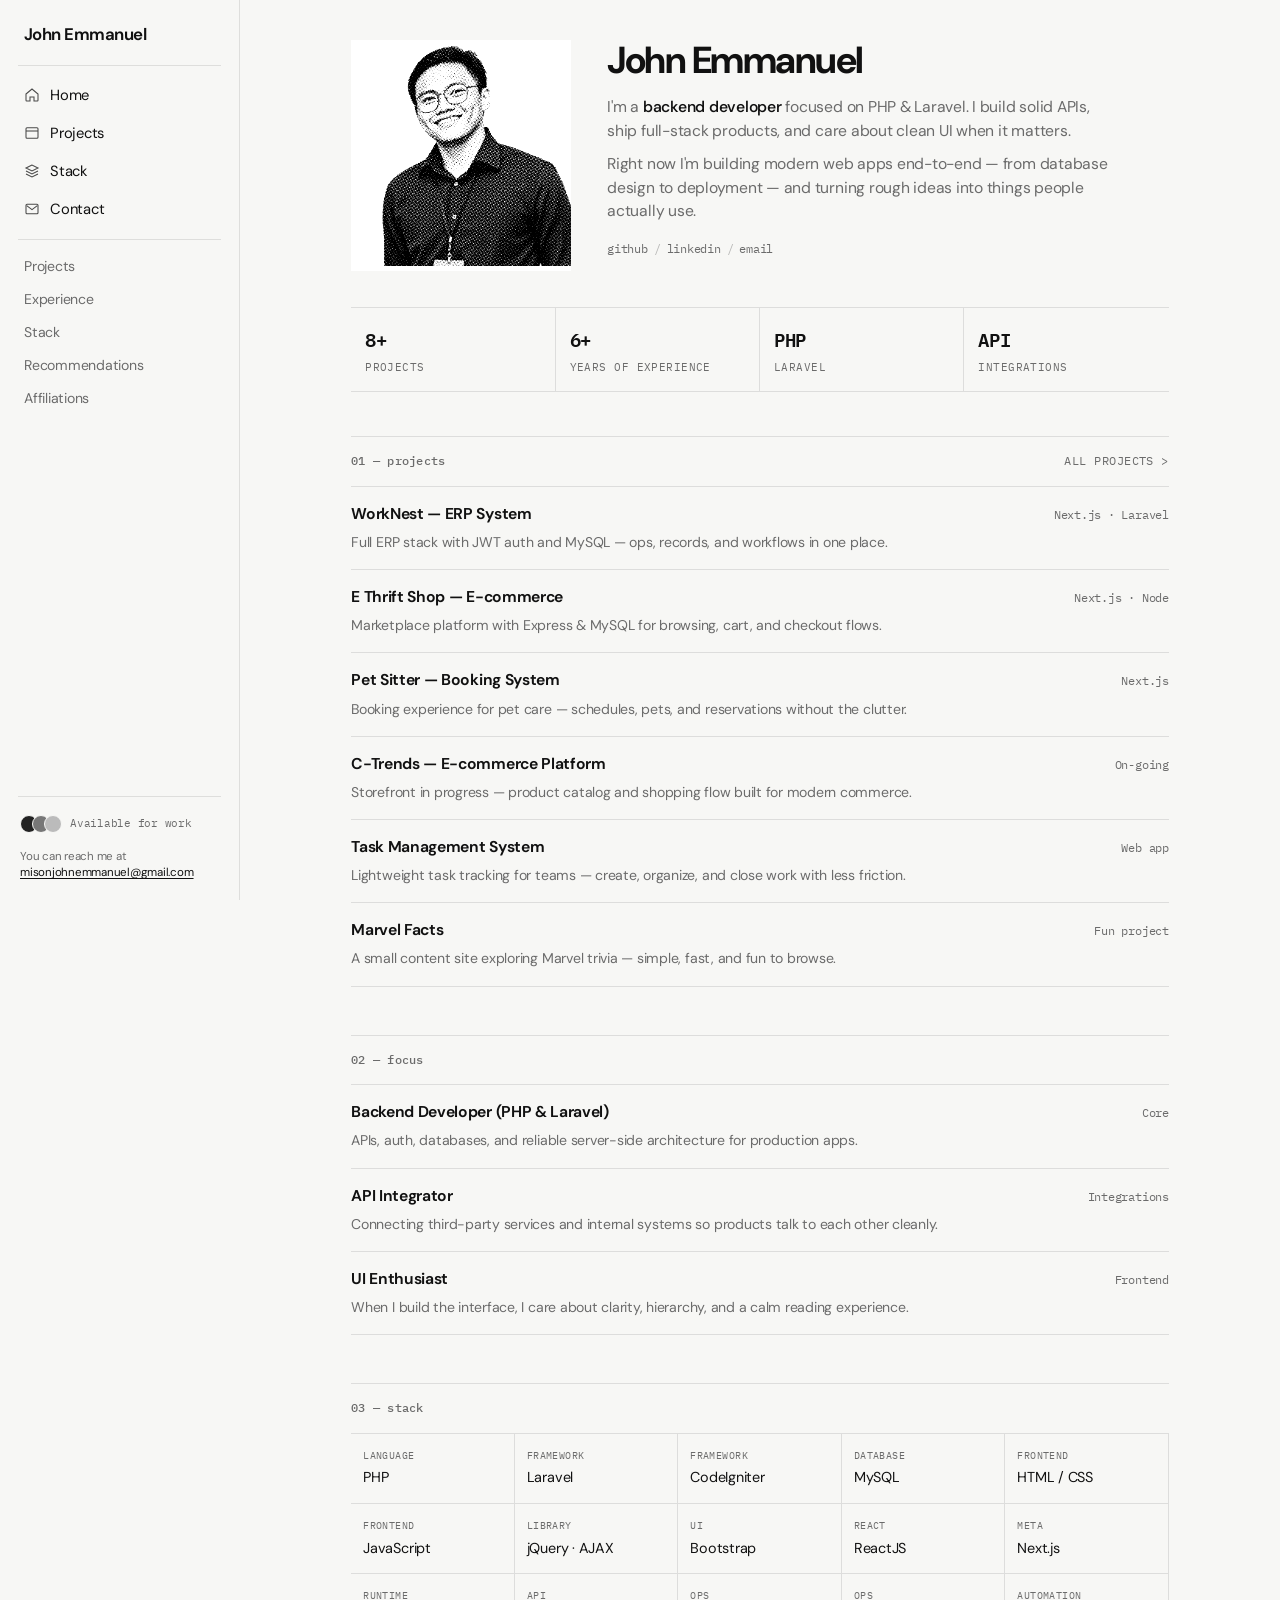
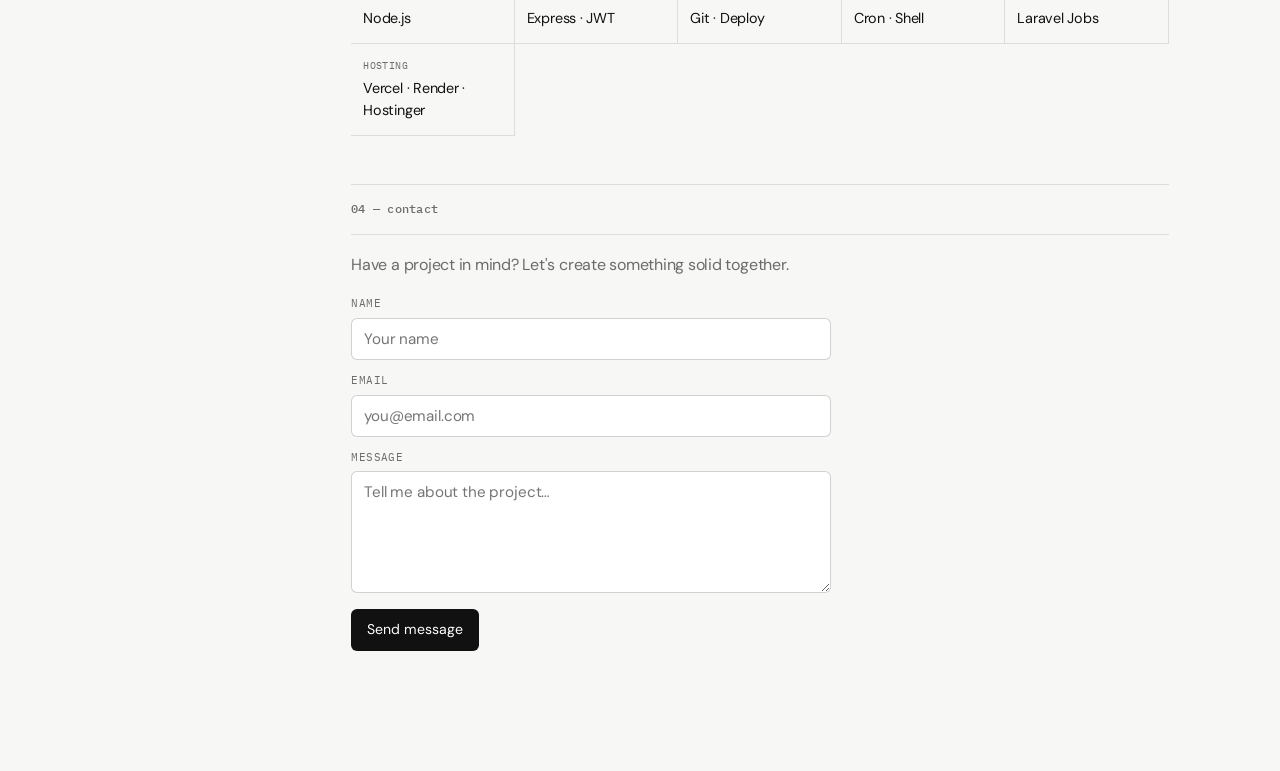
==== index.html @ 44769503 "update UI" ====
<!DOCTYPE html>
<html lang="en">
<head>
  <meta charset="UTF-8">
  <meta name="viewport" content="width=device-width, initial-scale=1.0">
  <link rel="icon" type="image/png" href="images/favicon.ico">
  <title>John Emmanuel — Senior Software Engineer</title>
  <link rel="preconnect" href="https://fonts.googleapis.com">
  <link rel="preconnect" href="https://fonts.gstatic.com" crossorigin>
  <link href="https://fonts.googleapis.com/css2?family=DM+Sans:ital,opsz,wght@0,9..40,400;0,9..40,500;0,9..40,650;0,9..40,700;1,9..40,400&family=IBM+Plex+Mono:wght@400;500;600&display=swap" rel="stylesheet">
  <link rel="stylesheet" href="style2.css">
</head>
<body>
  <div class="dot-grid" aria-hidden="true"></div>

  <div class="mobile-bar">
    <div class="brand">John Emmanuel</div>
    <button class="menu-toggle" type="button" id="menuToggle" aria-label="Open menu">Menu</button>
  </div>
  <div class="backdrop" id="backdrop" hidden></div>

  <div class="layout">
    <aside class="sidebar" id="sidebar">
      <div class="brand">John Emmanuel</div>

      <nav class="nav-group" aria-label="Primary">
        <a href="#top">
          <svg class="icon" viewBox="0 0 24 24" fill="none" stroke="currentColor" stroke-width="1.6"><path d="M3 10.5 12 3l9 7.5V20a1 1 0 0 1-1 1h-5v-6H9v6H4a1 1 0 0 1-1-1v-9.5Z"/></svg>
          Home
        </a>
        <a href="#projects">
          <svg class="icon" viewBox="0 0 24 24" fill="none" stroke="currentColor" stroke-width="1.6"><rect x="3" y="4" width="18" height="16" rx="1.5"/><path d="M3 9h18"/></svg>
          Projects
        </a>
        <a href="#stack">
          <svg class="icon" viewBox="0 0 24 24" fill="none" stroke="currentColor" stroke-width="1.6"><path d="M12 3 3 7.5 12 12l9-4.5L12 3Z"/><path d="M3 12l9 4.5L21 12"/><path d="M3 16.5 12 21l9-4.5"/></svg>
          Stack
        </a>
        <a href="#contact">
          <svg class="icon" viewBox="0 0 24 24" fill="none" stroke="currentColor" stroke-width="1.6"><rect x="3" y="5" width="18" height="14" rx="1.5"/><path d="m4 7 8 6 8-6"/></svg>
          Contact
        </a>
      </nav>

      <nav class="nav-group nav-plain" aria-label="Sections">
        <a href="#projects">Projects</a>
        <a href="#experience">Experience</a>
        <a href="#stack">Stack</a>
        <a href="#contact">Recommendations</a>
        <a href="#contact">Affiliations</a>
      </nav>

      <div class="sidebar-bottom">
        <!-- <button class="cmd" type="button" id="askBtn" title="Ask anything">
          <span>Ask anything</span>
          <kbd>Alt + K</kbd>
        </button>
        <button class="cmd" type="button" title="Jump to projects">
          <span>View projects</span>
          <kbd>Alt + J</kbd>
        </button> -->

        <div class="viewers" aria-hidden="true">
          <div class="avatars">
            <span></span><span></span><span></span>
          </div>
          Available for work
        </div>

        <p class="sidebar-mail">
          You can reach me at
          <a href="mailto:misonjohnemmanuel@gmail.com">misonjohnemmanuel@gmail.com</a>
        </p>
      </div>
    </aside>

    <main class="main" id="top">
      <section class="hero">
        <div class="portrait" aria-hidden="true">
          <div class="dither-face">
            <img src="images/mainpic.png" alt="John Emmanuel">
          </div>
        </div>

        <div class="hero-copy">
          <h1>John Emmanuel</h1>
          <p>
            I'm a <strong>backend developer</strong> focused on PHP &amp; Laravel.
            I build solid APIs, ship full-stack products, and care about clean UI when it matters.
          </p>
          <p>
            Right now I'm building modern web apps end-to-end — from database design to deployment —
            and turning rough ideas into things people actually use.
          </p>
          <div class="socials">
            <a href="https://github.com/" target="_blank" rel="noopener">github</a>
            <span class="sep">/</span>
            <a href="https://linkedin.com/" target="_blank" rel="noopener">linkedin</a>
            <span class="sep">/</span>
            <a href="mailto:misonjohnemmanuel@gmail.com">email</a>
          </div>
        </div>
      </section>

      <section class="stats" aria-label="Highlights">
        <div class="stat">
          <div class="value">8+</div>
          <div class="label">Projects</div>
        </div>
        <div class="stat">
          <div class="value">6+</div>
          <div class="label">Years of Experience</div>
        </div>
        <div class="stat">
          <div class="value">PHP</div>
          <div class="label">Laravel</div>
        </div>
        <div class="stat">
          <div class="value">API</div>
          <div class="label">Integrations</div>
        </div>
      </section>

      <section class="section" id="projects">
        <div class="section-head">
          <h2>01 — projects</h2>
          <a href="#projects">All projects &gt;</a>
        </div>

        <article class="list-item">
          <h3><a href="https://worknest-six-rose.vercel.app/" target="_blank" rel="noopener">WorkNest — ERP System</a></h3>
          <div class="meta">Next.js · Laravel</div>
          <p class="snippet">Full ERP stack with JWT auth and MySQL — ops, records, and workflows in one place.</p>
        </article>

        <article class="list-item">
          <h3><a href="https://e-thrift-shop.onrender.com/" target="_blank" rel="noopener">E Thrift Shop — E-commerce</a></h3>
          <div class="meta">Next.js · Node</div>
          <p class="snippet">Marketplace platform with Express &amp; MySQL for browsing, cart, and checkout flows.</p>
        </article>

        <article class="list-item">
          <h3><a href="https://petsitter-pied.vercel.app/pets/book" target="_blank" rel="noopener">Pet Sitter — Booking System</a></h3>
          <div class="meta">Next.js</div>
          <p class="snippet">Booking experience for pet care — schedules, pets, and reservations without the clutter.</p>
        </article>

        <article class="list-item">
          <h3><a href="https://ctrends.vercel.app" target="_blank" rel="noopener">C-Trends — E-commerce Platform</a></h3>
          <div class="meta">On-going</div>
          <p class="snippet">Storefront in progress — product catalog and shopping flow built for modern commerce.</p>
        </article>

        <article class="list-item">
          <h3><a href="https://tskmgmt.vercel.app/" target="_blank" rel="noopener">Task Management System</a></h3>
          <div class="meta">Web app</div>
          <p class="snippet">Lightweight task tracking for teams — create, organize, and close work with less friction.</p>
        </article>

        <article class="list-item">
          <h3><a href="https://mediumspringgreen-shark-594998.hostingersite.com/" target="_blank" rel="noopener">Marvel Facts</a></h3>
          <div class="meta">Fun project</div>
          <p class="snippet">A small content site exploring Marvel trivia — simple, fast, and fun to browse.</p>
        </article>
      </section>

      <section class="section" id="experience">
        <div class="section-head">
          <h2>02 — focus</h2>
        </div>
        <article class="list-item">
          <h3>Backend Developer (PHP &amp; Laravel)</h3>
          <div class="meta">Core</div>
          <p class="snippet">APIs, auth, databases, and reliable server-side architecture for production apps.</p>
        </article>
        <article class="list-item">
          <h3>API Integrator</h3>
          <div class="meta">Integrations</div>
          <p class="snippet">Connecting third-party services and internal systems so products talk to each other cleanly.</p>
        </article>
        <article class="list-item">
          <h3>UI Enthusiast</h3>
          <div class="meta">Frontend</div>
          <p class="snippet">When I build the interface, I care about clarity, hierarchy, and a calm reading experience.</p>
        </article>
      </section>

      <section class="section" id="stack">
        <div class="section-head">
          <h2>03 — stack</h2>
        </div>
        <div class="stack-grid">
          <div class="stack-item"><span>Language</span>PHP</div>
          <div class="stack-item"><span>Framework</span>Laravel</div>
          <div class="stack-item"><span>Framework</span>CodeIgniter</div>
          <div class="stack-item"><span>Database</span>MySQL</div>
          <div class="stack-item"><span>Frontend</span>HTML / CSS</div>
          <div class="stack-item"><span>Frontend</span>JavaScript</div>
          <div class="stack-item"><span>Library</span>jQuery · AJAX</div>
          <div class="stack-item"><span>UI</span>Bootstrap</div>
          <div class="stack-item"><span>React</span>ReactJS</div>
          <div class="stack-item"><span>Meta</span>Next.js</div>
          <div class="stack-item"><span>Runtime</span>Node.js</div>
          <div class="stack-item"><span>API</span>Express · JWT</div>
          <div class="stack-item"><span>Ops</span>Git · Deploy</div>
          <div class="stack-item"><span>Ops</span>Cron · Shell</div>
          <div class="stack-item"><span>Automation</span>Laravel Jobs</div>
          <div class="stack-item"><span>Hosting</span>Vercel · Render · Hostinger</div>
        </div>
      </section>

      <section class="section" id="contact">
        <div class="section-head">
          <h2>04 — contact</h2>
        </div>
        <div class="contact-block">
          <p>Have a project in mind? Let's create something solid together.</p>
          <form class="contact-form" action="#" method="post" onsubmit="event.preventDefault(); alert('Thanks — update this form to your email endpoint.');">
            <label>
              Name
              <input type="text" name="name" placeholder="Your name" required>
            </label>
            <label>
              Email
              <input type="email" name="email" placeholder="you@email.com" required>
            </label>
            <label>
              Message
              <textarea name="message" rows="5" placeholder="Tell me about the project…" required></textarea>
            </label>
            <button type="submit">Send message</button>
          </form>
        </div>
      </section>
    </main>
  </div>

  <script>
    const sidebar = document.getElementById("sidebar");
    const toggle = document.getElementById("menuToggle");
    const backdrop = document.getElementById("backdrop");

    function openMenu() {
      sidebar.classList.add("open");
      backdrop.hidden = false;
      backdrop.classList.add("show");
      toggle.textContent = "Close";
    }

    function closeMenu() {
      sidebar.classList.remove("open");
      backdrop.classList.remove("show");
      backdrop.hidden = true;
      toggle.textContent = "Menu";
    }

    toggle.addEventListener("click", () => {
      sidebar.classList.contains("open") ? closeMenu() : openMenu();
    });

    backdrop.addEventListener("click", closeMenu);

    sidebar.querySelectorAll("a").forEach((link) => {
      link.addEventListener("click", () => {
        if (window.matchMedia("(max-width: 900px)").matches) closeMenu();
      });
    });

    document.addEventListener("keydown", (e) => {
      if (e.altKey && e.key.toLowerCase() === "k") {
        e.preventDefault();
        document.getElementById("askBtn")?.focus();
      }
      if (e.altKey && e.key.toLowerCase() === "j") {
        e.preventDefault();
        document.getElementById("projects")?.scrollIntoView({ behavior: "smooth" });
      }
      if (e.key === "Escape") closeMenu();
    });
  </script>
</body>
</html>
---- style2.css ----
/* ===== Tokens ===== */
:root {
  --bg: #f7f7f5;
  --ink: #111111;
  --muted: #6b6b6b;
  --line: rgba(0, 0, 0, 0.1);
  --line-strong: rgba(0, 0, 0, 0.18);
  --sidebar-w: 240px;
  --pad: 28px;
  --font-sans: "DM Sans", "Helvetica Neue", sans-serif;
  --font-mono: "IBM Plex Mono", ui-monospace, monospace;
}

*,
*::before,
*::after {
  box-sizing: border-box;
  margin: 0;
  padding: 0;
}

html {
  scroll-behavior: smooth;
}

body {
  font-family: var(--font-sans);
  color: var(--ink);
  background: var(--bg);
  line-height: 1.5;
  letter-spacing: -0.015em;
  -webkit-font-smoothing: antialiased;
  min-height: 100vh;
}

a {
  color: inherit;
  text-decoration: none;
}

ul {
  list-style: none;
}

button {
  font: inherit;
  background: none;
  border: none;
  cursor: pointer;
  color: inherit;
}

img {
  display: block;
  max-width: 100%;
}

/* Dot grid atmosphere */
.dot-grid {
  position: fixed;
  inset: 0;
  pointer-events: none;
  z-index: 0;
  background-image: radial-gradient(rgba(0, 0, 0, 0.09) 0.7px, transparent 0.7px);
  background-size: 14px 14px;
  opacity: 0.45;
  mask-image: linear-gradient(90deg, transparent 0%, transparent 18%, #000 42%, #000 100%);
  -webkit-mask-image: linear-gradient(90deg, transparent 0%, transparent 18%, #000 42%, #000 100%);
}

.layout {
  position: relative;
  display: grid;
  grid-template-columns: var(--sidebar-w) minmax(0, 1fr);
  min-height: 100vh;
}

/* ===== Sidebar ===== */
.sidebar {
  position: sticky;
  top: 0;
  height: 100vh;
  border-right: 1px solid var(--line);
  background: rgba(247, 247, 245, 0.92);
  backdrop-filter: blur(8px);
  display: flex;
  flex-direction: column;
  padding: 22px 18px 18px;
  overflow-y: auto;
}

.brand {
  font-size: 1.05rem;
  font-weight: 650;
  letter-spacing: -0.03em;
  margin-bottom: 18px;
  padding: 0 6px;
}

.nav-group {
  padding: 10px 0;
  border-top: 1px solid var(--line);
}

.nav-group a,
.nav-group button {
  display: flex;
  align-items: center;
  gap: 10px;
  width: 100%;
  padding: 8px 6px;
  font-size: 0.92rem;
  border-radius: 6px;
  transition: background 0.15s ease, color 0.15s ease;
}

.nav-group a:hover,
.nav-group button:hover {
  background: rgba(0, 0, 0, 0.04);
}

.nav-group .icon {
  width: 16px;
  height: 16px;
  opacity: 0.75;
  flex-shrink: 0;
}

.nav-plain a {
  font-size: 0.88rem;
  color: var(--muted);
  padding: 6px 6px;
}

.nav-plain a:hover {
  color: var(--ink);
}

.sidebar-bottom {
  margin-top: auto;
  padding-top: 16px;
  border-top: 1px solid var(--line);
  display: flex;
  flex-direction: column;
  gap: 10px;
}

.cmd {
  display: flex;
  align-items: center;
  justify-content: space-between;
  gap: 8px;
  width: 100%;
  border: 1px solid var(--line-strong);
  border-radius: 8px;
  padding: 9px 10px;
  font-size: 0.78rem;
  color: var(--muted);
  background: #fff;
  transition: border-color 0.15s ease, box-shadow 0.15s ease;
}

.cmd:hover {
  border-color: rgba(0, 0, 0, 0.35);
}

.cmd kbd {
  font-family: var(--font-mono);
  font-size: 0.68rem;
  border: 1px solid var(--line);
  border-radius: 4px;
  padding: 2px 5px;
  color: var(--muted);
  background: var(--bg);
}

.viewers {
  display: flex;
  align-items: center;
  gap: 8px;
  font-family: var(--font-mono);
  font-size: 0.68rem;
  color: var(--muted);
  padding: 2px 2px;
}

.avatars {
  display: flex;
}

.avatars span {
  width: 18px;
  height: 18px;
  border-radius: 50%;
  border: 1.5px solid var(--bg);
  margin-left: -6px;
  background: #cfcfcf;
}

.avatars span:first-child {
  margin-left: 0;
  background: #222;
}

.avatars span:nth-child(2) {
  background: #777;
}

.avatars span:nth-child(3) {
  background: #bbb;
}

.sidebar-mail {
  font-size: 0.72rem;
  color: var(--muted);
  line-height: 1.45;
  padding: 4px 2px 0;
}

.sidebar-mail a {
  color: var(--ink);
  text-decoration: underline;
  text-underline-offset: 2px;
}

.mobile-bar {
  display: none;
}

/* ===== Main ===== */
.main {
  width: 100%;
  max-width: 920px;
  margin-inline: auto;
  padding: 40px clamp(20px, 4vw, 56px) 72px;
}

/* Hero */
.hero {
  display: grid;
  grid-template-columns: minmax(160px, 220px) minmax(0, 1fr);
  gap: clamp(20px, 3vw, 36px);
  align-items: start;
  margin-bottom: 36px;
  animation: rise 0.7s ease both;
}

.portrait {
  position: relative;
  aspect-ratio: 1 / 1.05;
  overflow: hidden;
  background: #1a1a1a;
}

.portrait img,
.portrait .dither-face {
  width: 100%;
  height: 100%;
  object-fit: cover;
  filter: grayscale(1) contrast(1.15);
}

/* CSS dither / halftone stand-in when no photo */
.dither-face {
  position: relative;
  width: 100%;
  height: 100%;
  overflow: hidden;
  background: #111;
}

.dither-face img {
  width: 100%;
  height: 100%;
  object-fit: cover;
  object-position: center top;
  filter: grayscale(1) contrast(1.2);
}

.dither-face::after {
  content: "";
  position: absolute;
  inset: 0;
  background-image: radial-gradient(#000 0.85px, transparent 1px);
  background-size: 3.5px 3.5px;
  mix-blend-mode: soft-light;
  opacity: 0.7;
  pointer-events: none;
}

.hero-copy h1 {
  font-size: clamp(1.8rem, 3.2vw, 2.35rem);
  font-weight: 700;
  letter-spacing: -0.04em;
  line-height: 1.1;
  margin-bottom: 14px;
}

.hero-copy p {
  color: var(--muted);
  font-size: 0.98rem;
  max-width: 46ch;
  margin-bottom: 10px;
}

.hero-copy p strong {
  color: var(--ink);
  font-weight: 550;
}

.socials {
  display: flex;
  flex-wrap: wrap;
  gap: 6px;
  margin-top: 16px;
  font-family: var(--font-mono);
  font-size: 0.78rem;
  color: var(--muted);
}

.socials a {
  transition: color 0.15s ease;
}

.socials a:hover {
  color: var(--ink);
}

.socials .sep {
  opacity: 0.45;
  user-select: none;
}

/* Stats */
.stats {
  display: grid;
  grid-template-columns: repeat(4, 1fr);
  border-top: 1px solid var(--line);
  border-bottom: 1px solid var(--line);
  margin-bottom: 44px;
  animation: rise 0.7s ease 0.08s both;
}

.stat {
  padding: 18px 14px 16px;
  border-right: 1px solid var(--line);
}

.stat:last-child {
  border-right: none;
}

.stat .value {
  font-family: var(--font-mono);
  font-size: clamp(1rem, 2vw, 1.2rem);
  font-weight: 600;
  letter-spacing: -0.02em;
}

.stat .label {
  font-family: var(--font-mono);
  font-size: 0.68rem;
  color: var(--muted);
  text-transform: uppercase;
  letter-spacing: 0.04em;
  margin-top: 4px;
}

/* Section header */
.section {
  margin-bottom: 48px;
  animation: rise 0.7s ease 0.14s both;
}

.section-head {
  display: flex;
  align-items: baseline;
  justify-content: space-between;
  gap: 12px;
  border-top: 1px solid var(--line);
  padding: 14px 0 12px;
  margin-bottom: 4px;
}

.section-head h2 {
  font-family: var(--font-mono);
  font-size: 0.78rem;
  font-weight: 500;
  color: var(--muted);
  letter-spacing: 0.02em;
}

.section-head a {
  font-family: var(--font-mono);
  font-size: 0.72rem;
  color: var(--muted);
  letter-spacing: 0.04em;
  text-transform: uppercase;
}

.section-head a:hover {
  color: var(--ink);
}

/* Project / post list */
.list-item {
  display: grid;
  grid-template-columns: minmax(0, 1fr) auto;
  gap: 8px 20px;
  padding: 16px 0;
  border-top: 1px solid var(--line);
  transition: background 0.15s ease;
}

.list-item:last-child {
  border-bottom: 1px solid var(--line);
}

.list-item:hover {
  background: rgba(0, 0, 0, 0.015);
}

.list-item h3 {
  font-size: 0.98rem;
  font-weight: 650;
  letter-spacing: -0.02em;
  line-height: 1.35;
}

.list-item h3 a:hover {
  text-decoration: underline;
  text-underline-offset: 3px;
}

.list-item .meta {
  font-family: var(--font-mono);
  font-size: 0.72rem;
  color: var(--muted);
  white-space: nowrap;
  padding-top: 3px;
}

.list-item .snippet {
  grid-column: 1 / -1;
  font-size: 0.88rem;
  color: var(--muted);
  max-width: 68ch;
}

/* Stack chips as simple text rows, not cards */
.stack-grid {
  display: grid;
  grid-template-columns: repeat(auto-fill, minmax(140px, 1fr));
  gap: 0;
  border-top: 1px solid var(--line);
}

.stack-item {
  padding: 14px 12px;
  border-bottom: 1px solid var(--line);
  border-right: 1px solid var(--line);
  font-size: 0.9rem;
}

.stack-item span {
  display: block;
  font-family: var(--font-mono);
  font-size: 0.65rem;
  color: var(--muted);
  text-transform: uppercase;
  letter-spacing: 0.04em;
  margin-bottom: 4px;
}

/* Contact */
.contact-block {
  border-top: 1px solid var(--line);
  padding-top: 18px;
}

.contact-block p {
  color: var(--muted);
  margin-bottom: 18px;
  max-width: 48ch;
}

.contact-form {
  display: grid;
  gap: 12px;
  max-width: 480px;
}

.contact-form label {
  display: grid;
  gap: 6px;
  font-family: var(--font-mono);
  font-size: 0.7rem;
  color: var(--muted);
  text-transform: uppercase;
  letter-spacing: 0.04em;
}

.contact-form input,
.contact-form textarea {
  font-family: var(--font-sans);
  font-size: 0.95rem;
  color: var(--ink);
  background: #fff;
  border: 1px solid var(--line-strong);
  border-radius: 6px;
  padding: 10px 12px;
  outline: none;
  resize: vertical;
  letter-spacing: -0.01em;
}

.contact-form input:focus,
.contact-form textarea:focus {
  border-color: var(--ink);
}

.contact-form button[type="submit"] {
  justify-self: start;
  margin-top: 4px;
  padding: 10px 16px;
  background: var(--ink);
  color: #fff;
  border-radius: 6px;
  font-size: 0.88rem;
  transition: opacity 0.15s ease, transform 0.15s ease;
}

.contact-form button[type="submit"]:hover {
  opacity: 0.88;
}

.contact-form button[type="submit"]:active {
  transform: translateY(1px);
}

/* Mobile menu */
.menu-toggle {
  display: none;
}

@keyframes rise {
  from {
    opacity: 0;
    transform: translateY(10px);
  }
  to {
    opacity: 1;
    transform: translateY(0);
  }
}

/* ===== Responsive ===== */
@media (max-width: 900px) {
  .layout {
    grid-template-columns: 1fr;
  }

  .sidebar {
    position: fixed;
    inset: 0 auto 0 0;
    width: min(280px, 86vw);
    z-index: 50;
    transform: translateX(-105%);
    transition: transform 0.25s ease;
    box-shadow: none;
  }

  .sidebar.open {
    transform: translateX(0);
    box-shadow: 12px 0 40px rgba(0, 0, 0, 0.12);
  }

  .mobile-bar {
    display: flex;
    align-items: center;
    justify-content: space-between;
    position: sticky;
    top: 0;
    z-index: 45;
    padding: 14px 18px;
    background: rgba(247, 247, 245, 0.92);
    backdrop-filter: blur(8px);
    border-bottom: 1px solid var(--line);
  }

  .mobile-bar .brand {
    margin: 0;
    padding: 0;
  }

  .menu-toggle {
    display: inline-flex;
    align-items: center;
    gap: 8px;
    font-family: var(--font-mono);
    font-size: 0.72rem;
    color: var(--muted);
    border: 1px solid var(--line);
    border-radius: 6px;
    padding: 7px 10px;
    background: #fff;
  }

  .backdrop {
    display: none;
    position: fixed;
    inset: 0;
    background: rgba(0, 0, 0, 0.28);
    z-index: 40;
  }

  .backdrop.show {
    display: block;
  }

  .main {
    padding: 28px 18px 56px;
  }

  .hero {
    grid-template-columns: 1fr;
    max-width: 320px;
  }

  .portrait {
    max-width: 220px;
  }

  .stats {
    grid-template-columns: 1fr 1fr;
  }

  .stat:nth-child(2) {
    border-right: none;
  }

  .stat:nth-child(1),
  .stat:nth-child(2) {
    border-bottom: 1px solid var(--line);
  }

  .dot-grid {
    mask-image: none;
    -webkit-mask-image: none;
    opacity: 0.28;
  }
}

@media (max-width: 480px) {
  .list-item {
    grid-template-columns: 1fr;
  }

  .list-item .meta {
    order: -1;
  }
}
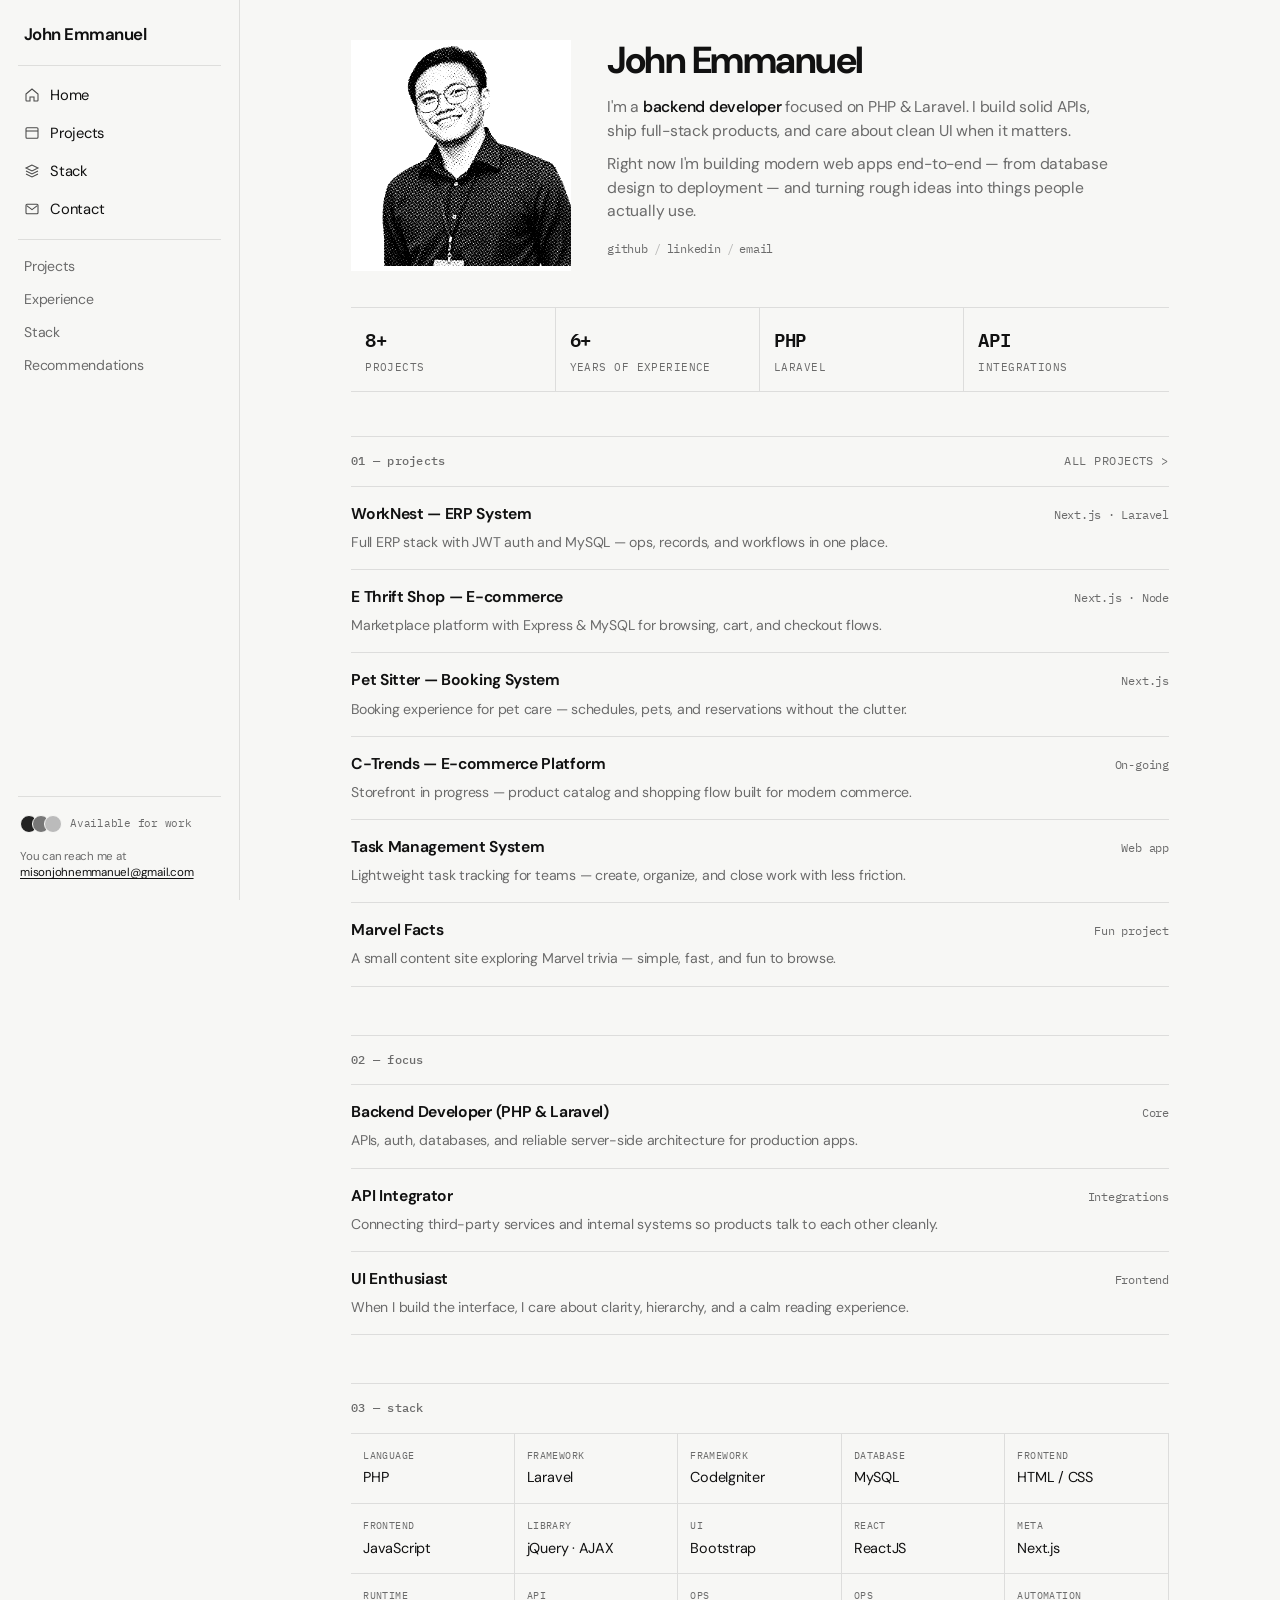
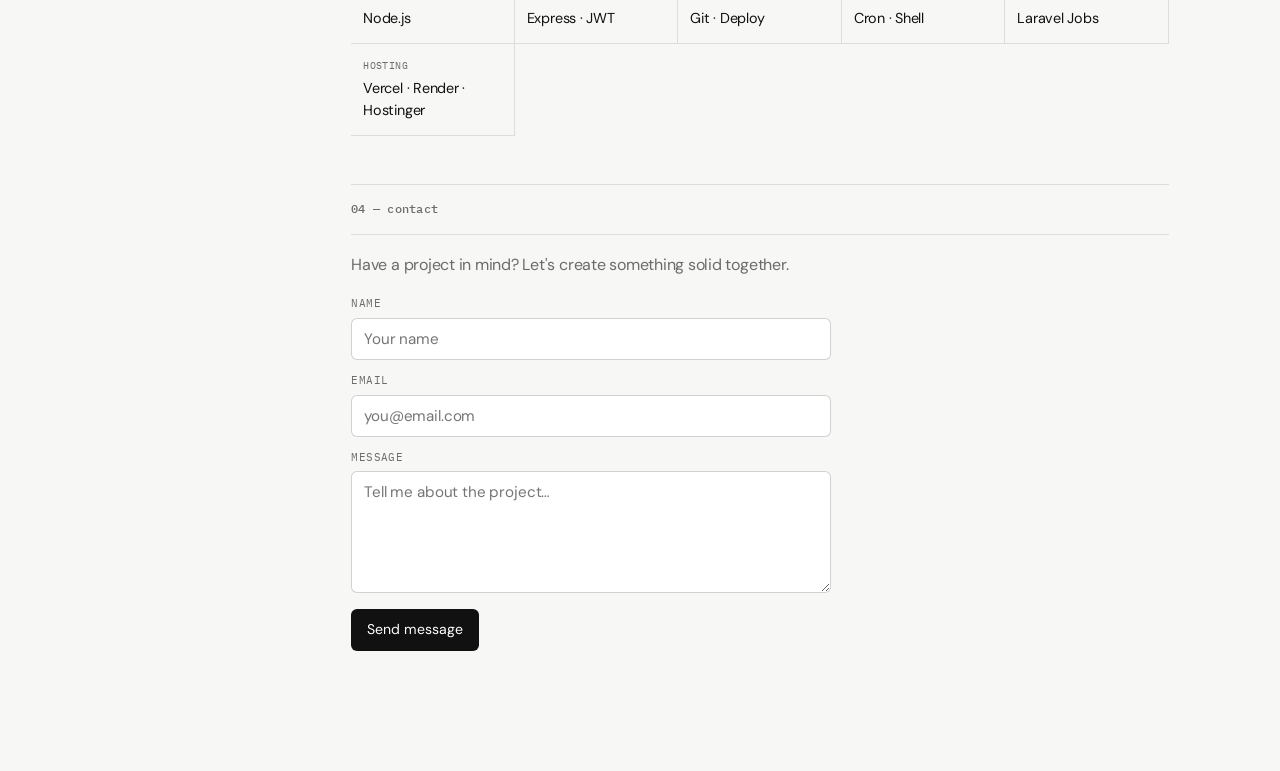
==== commit b12a251e: "update UI" ====
--- a/index.html
+++ b/index.html
@@ -47,7 +47,6 @@
         <a href="#experience">Experience</a>
         <a href="#stack">Stack</a>
         <a href="#contact">Recommendations</a>
-        <a href="#contact">Affiliations</a>
       </nav>
 
       <div class="sidebar-bottom">
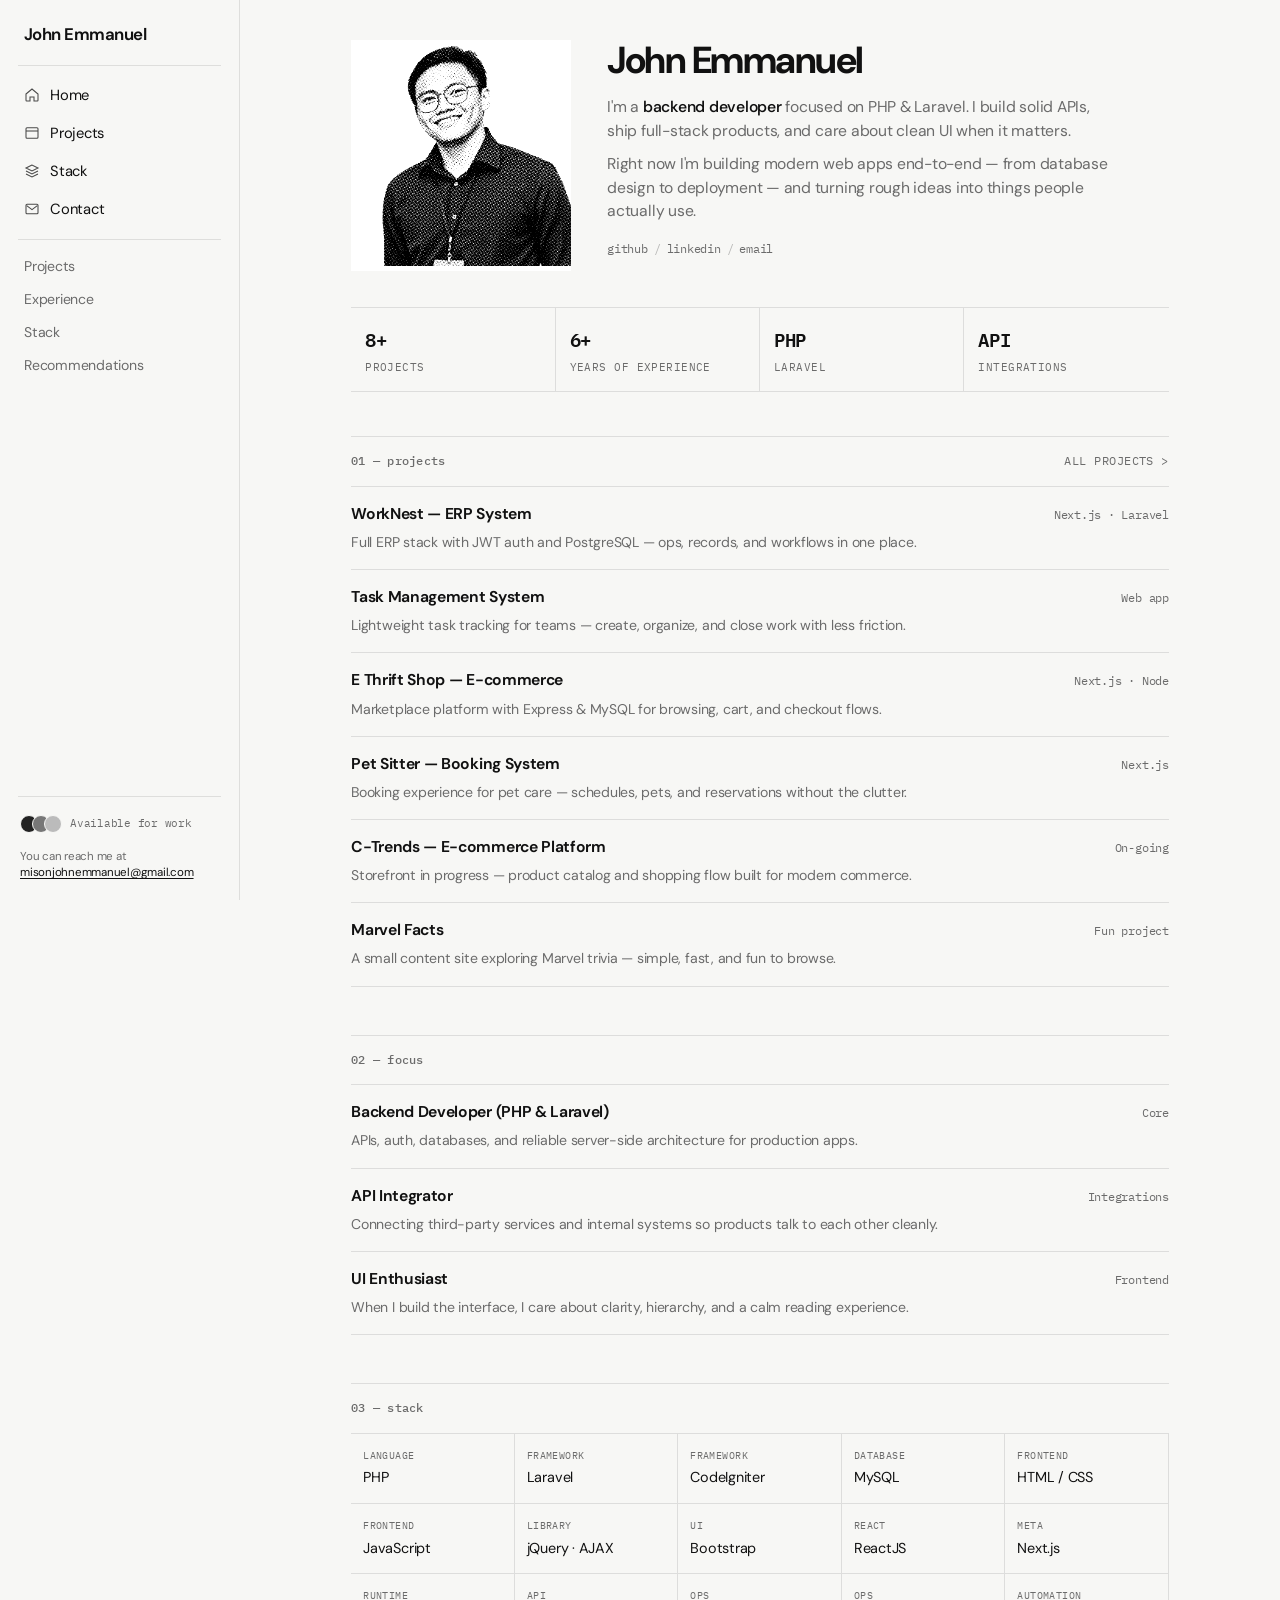
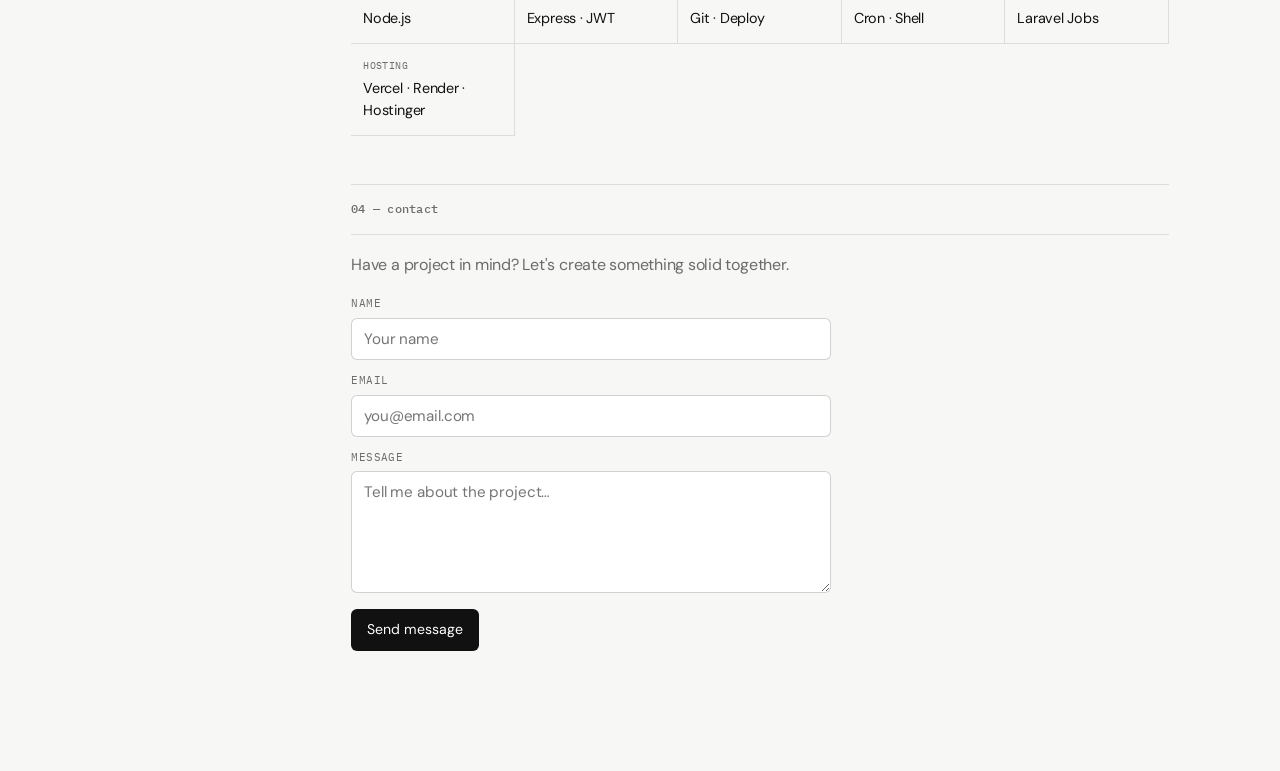
==== commit d134682e: "update: project links" ====
--- a/index.html
+++ b/index.html
@@ -127,9 +127,15 @@
         </div>
 
         <article class="list-item">
-          <h3><a href="https://worknest-six-rose.vercel.app/" target="_blank" rel="noopener">WorkNest — ERP System</a></h3>
+          <h3><a href="https://worknest-erp.vercel.app/" target="_blank" rel="noopener">WorkNest — ERP System</a></h3>
           <div class="meta">Next.js · Laravel</div>
-          <p class="snippet">Full ERP stack with JWT auth and MySQL — ops, records, and workflows in one place.</p>
+          <p class="snippet">Full ERP stack with JWT auth and PostgreSQL — ops, records, and workflows in one place.</p>
+        </article>
+
+        <article class="list-item">
+          <h3><a href="https://tskmgmt.vercel.app/" target="_blank" rel="noopener">Task Management System</a></h3>
+          <div class="meta">Web app</div>
+          <p class="snippet">Lightweight task tracking for teams — create, organize, and close work with less friction.</p>
         </article>
 
         <article class="list-item">
@@ -148,12 +154,6 @@
           <h3><a href="https://ctrends.vercel.app" target="_blank" rel="noopener">C-Trends — E-commerce Platform</a></h3>
           <div class="meta">On-going</div>
           <p class="snippet">Storefront in progress — product catalog and shopping flow built for modern commerce.</p>
-        </article>
-
-        <article class="list-item">
-          <h3><a href="https://tskmgmt.vercel.app/" target="_blank" rel="noopener">Task Management System</a></h3>
-          <div class="meta">Web app</div>
-          <p class="snippet">Lightweight task tracking for teams — create, organize, and close work with less friction.</p>
         </article>
 
         <article class="list-item">
@@ -214,7 +214,7 @@
         </div>
         <div class="contact-block">
           <p>Have a project in mind? Let's create something solid together.</p>
-          <form class="contact-form" action="#" method="post" onsubmit="event.preventDefault(); alert('Thanks — update this form to your email endpoint.');">
+          <form class="contact-form" action="#" method="post" onsubmit="event.preventDefault(); alert('Sorry, this form is not yet available.');">
             <label>
               Name
               <input type="text" name="name" placeholder="Your name" required>
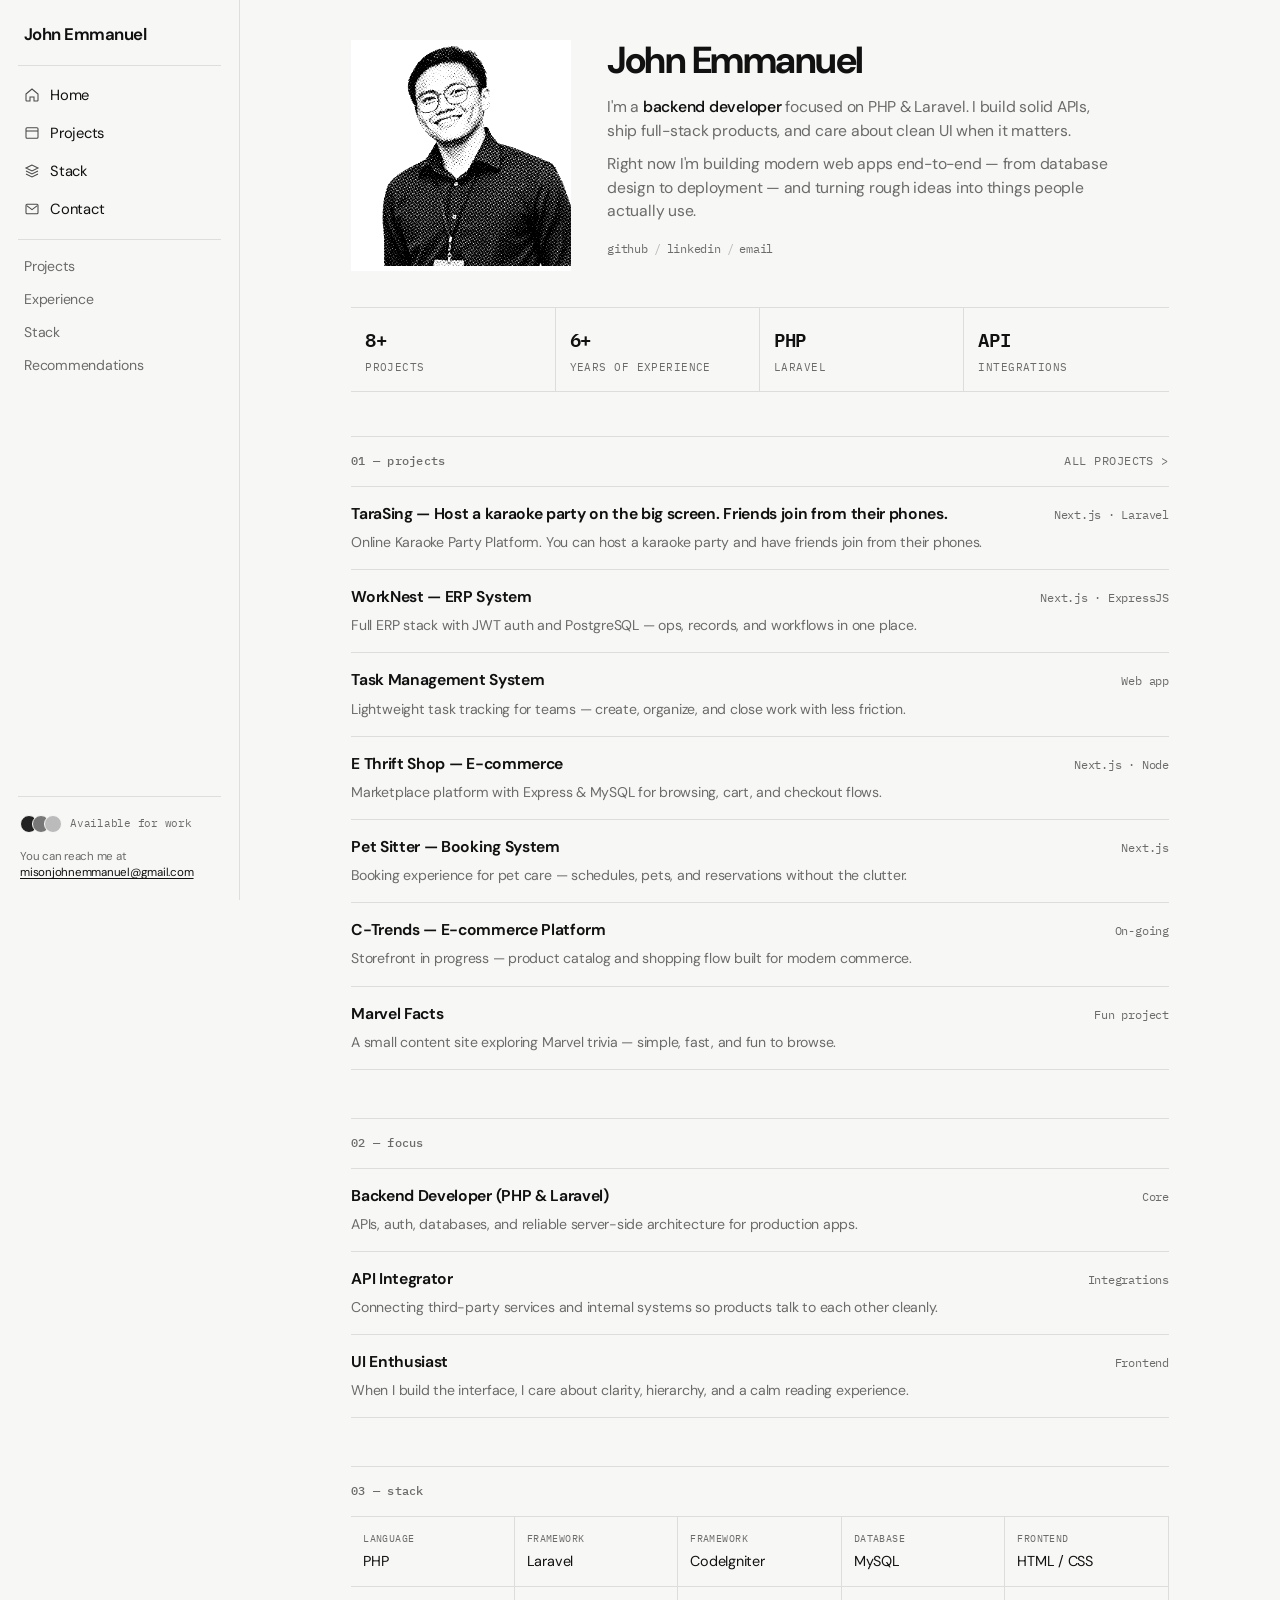
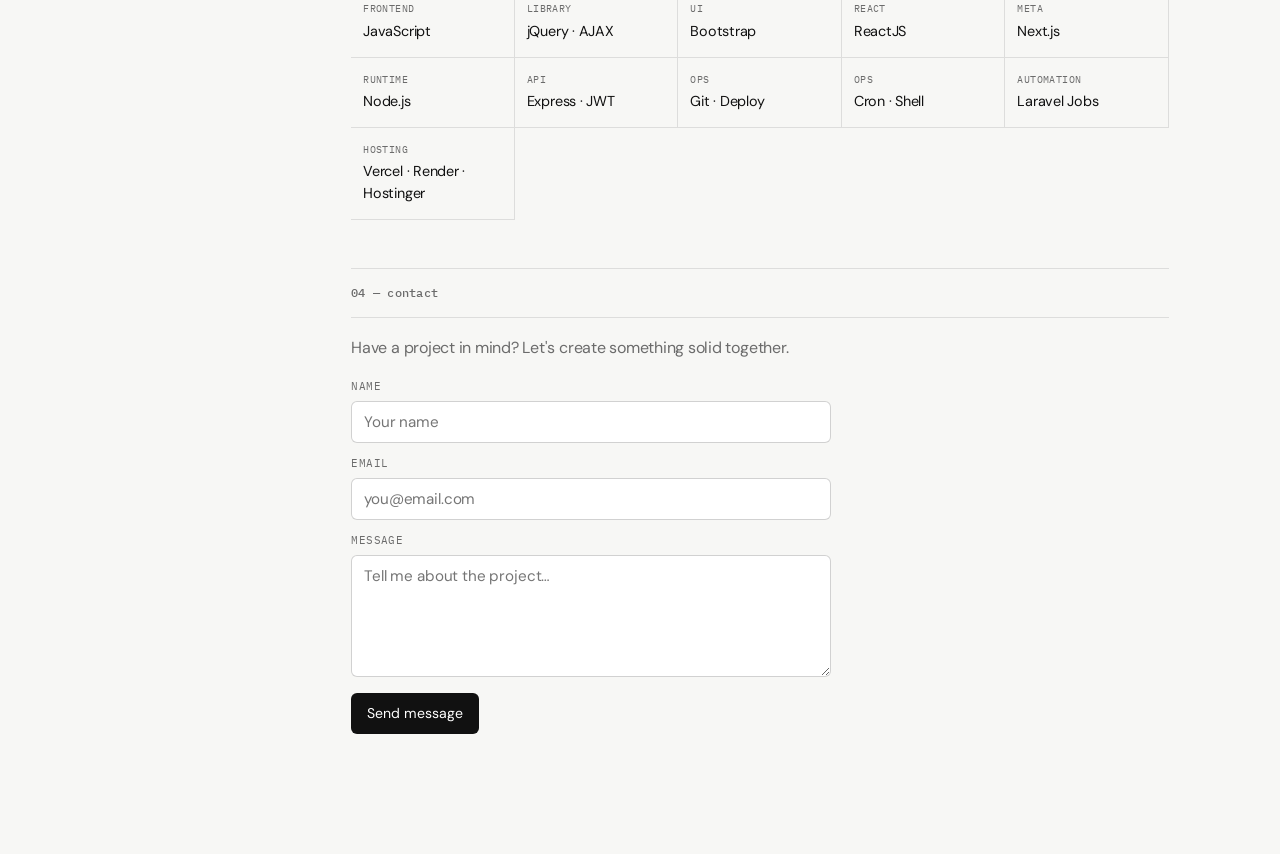
==== commit 5a14defb: "add: project" ====
--- a/index.html
+++ b/index.html
@@ -127,8 +127,14 @@
         </div>
 
         <article class="list-item">
+          <h3><a href="https://tarasing.online/" target="_blank" rel="noopener">TaraSing — Host a karaoke party on the big screen. Friends join from their phones.</a></h3>
+          <div class="meta">Next.js · Laravel</div>
+          <p class="snippet">Online Karaoke Party Platform. You can host a karaoke party and have friends join from their phones.</p>
+        </article>
+
+        <article class="list-item">
           <h3><a href="https://worknest-erp.vercel.app/" target="_blank" rel="noopener">WorkNest — ERP System</a></h3>
-          <div class="meta">Next.js · Laravel</div>
+          <div class="meta">Next.js · ExpressJS</div>
           <p class="snippet">Full ERP stack with JWT auth and PostgreSQL — ops, records, and workflows in one place.</p>
         </article>
 
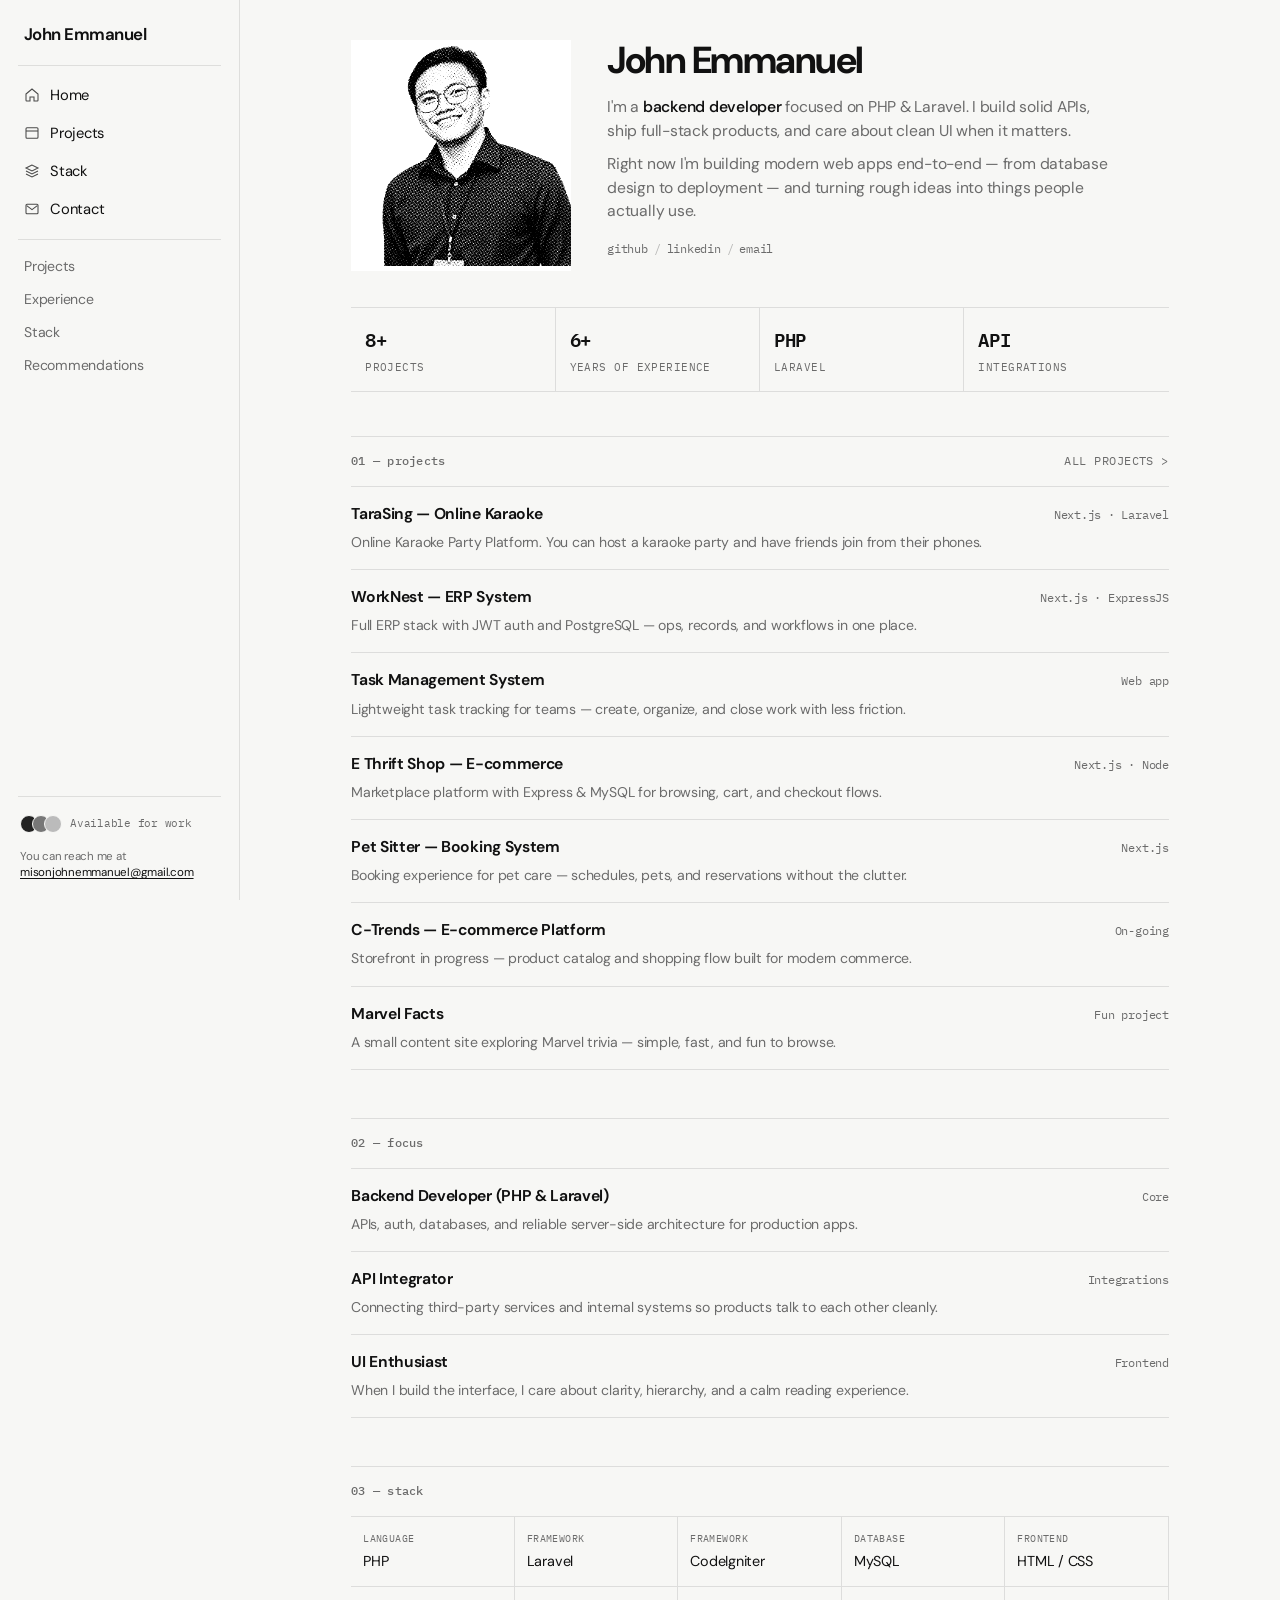
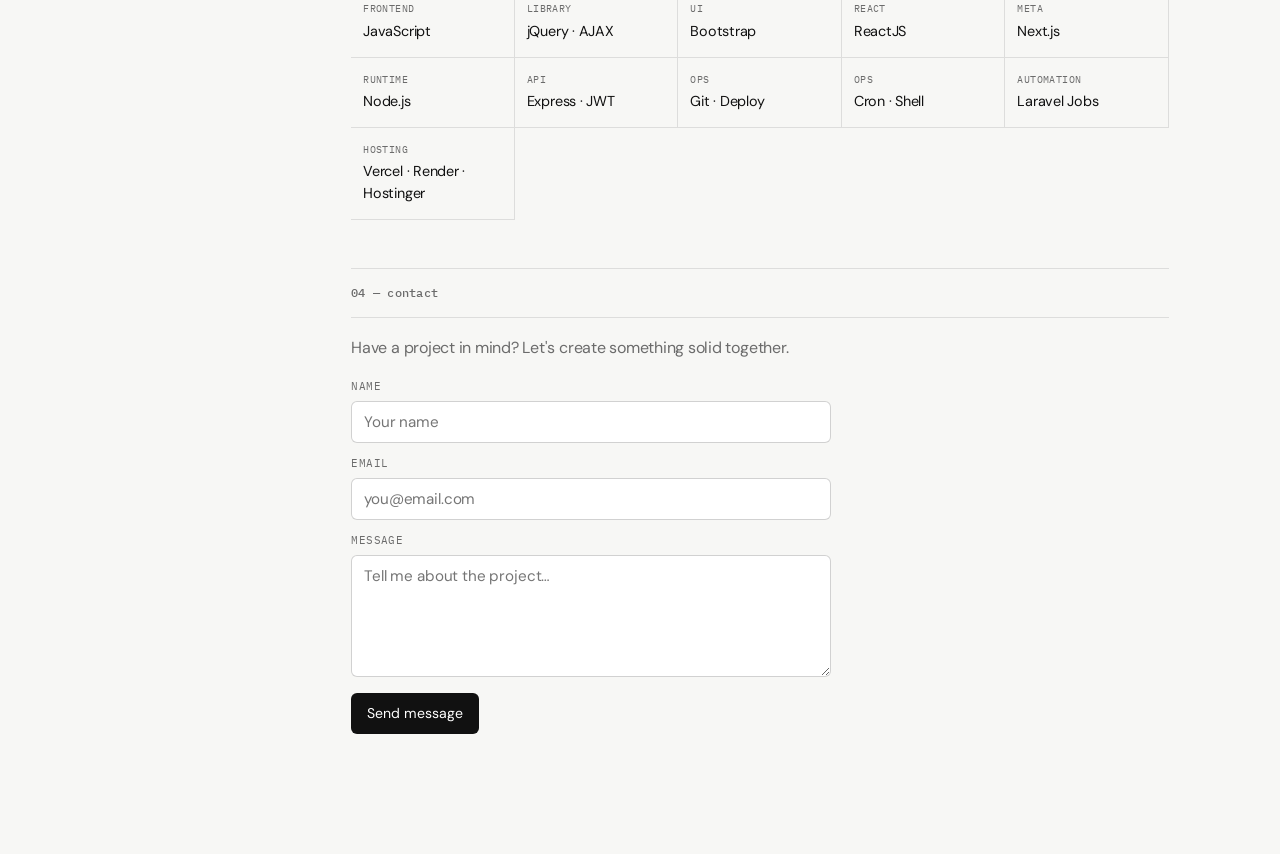
==== commit b9ecca1a: "add: project" ====
--- a/index.html
+++ b/index.html
@@ -127,7 +127,7 @@
         </div>
 
         <article class="list-item">
-          <h3><a href="https://tarasing.online/" target="_blank" rel="noopener">TaraSing — Host a karaoke party on the big screen. Friends join from their phones.</a></h3>
+          <h3><a href="https://tarasing.online/" target="_blank" rel="noopener">TaraSing — Online Karaoke</a></h3>
           <div class="meta">Next.js · Laravel</div>
           <p class="snippet">Online Karaoke Party Platform. You can host a karaoke party and have friends join from their phones.</p>
         </article>
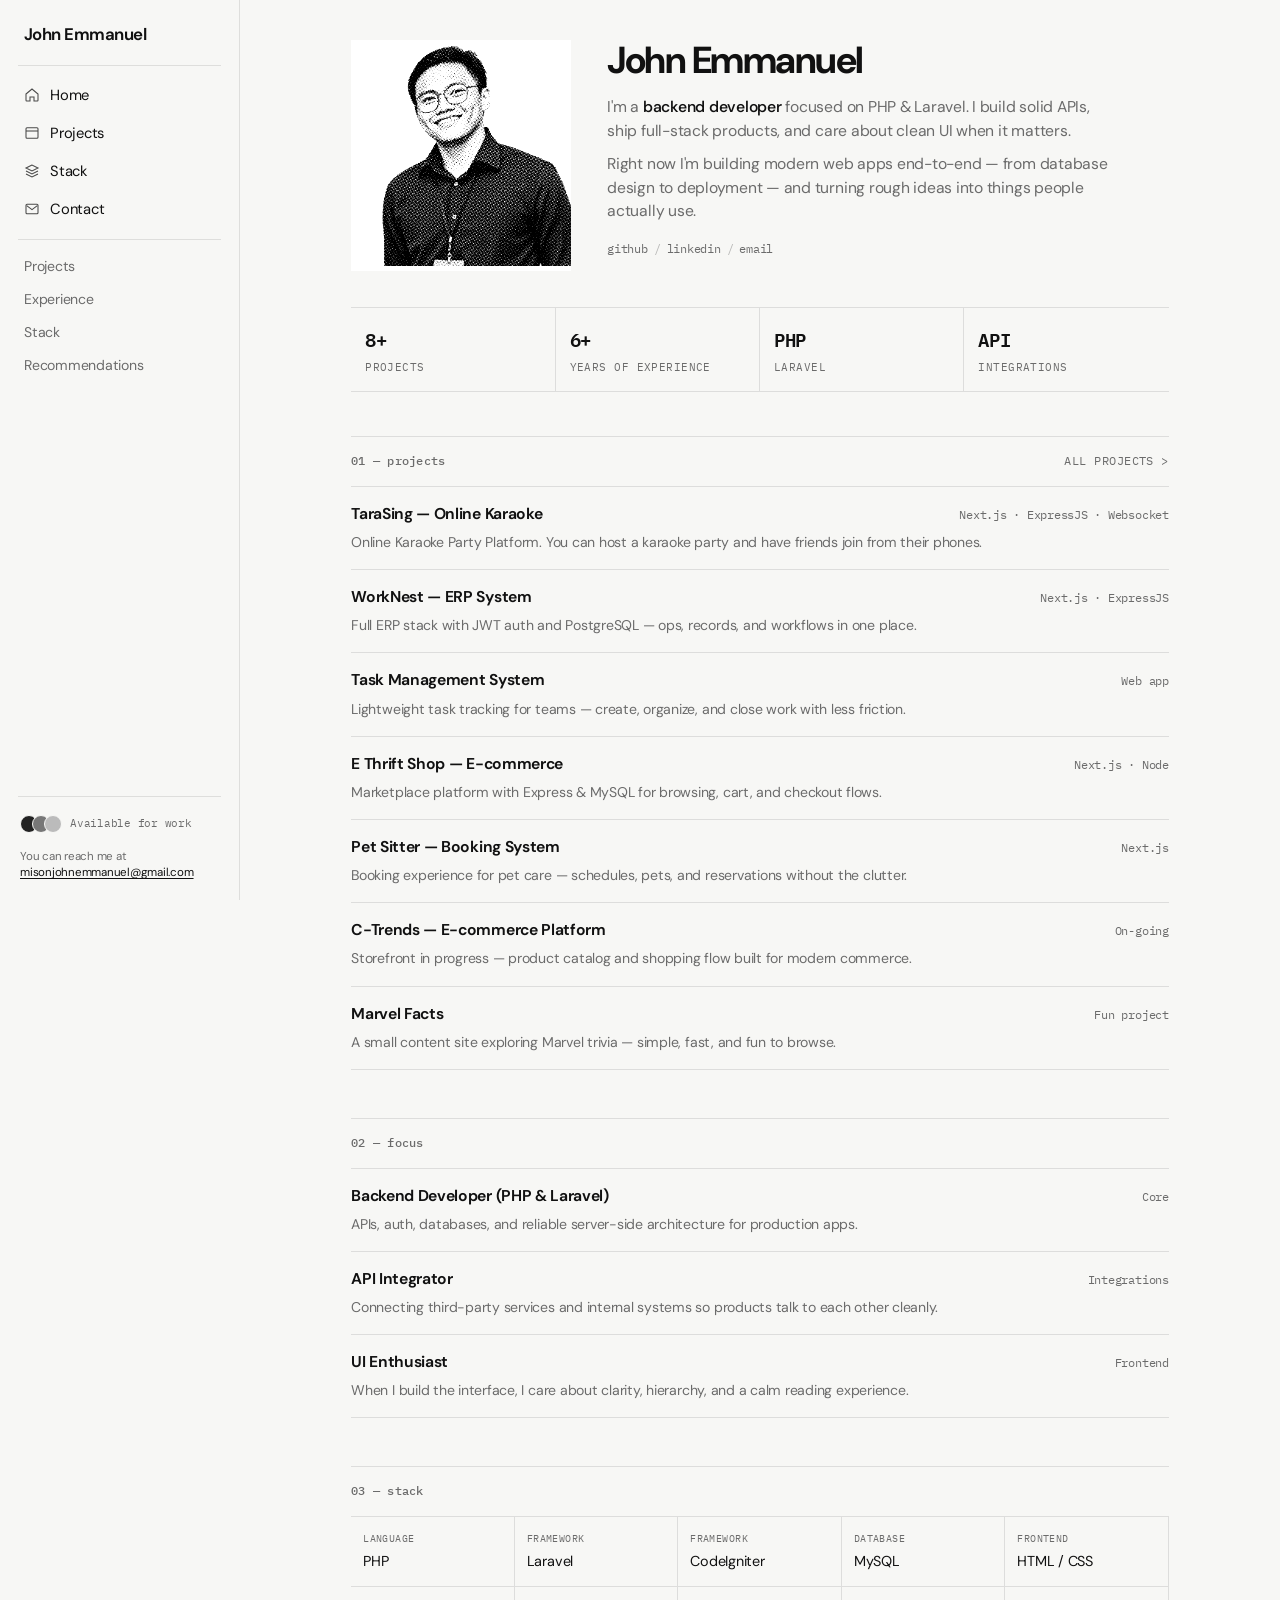
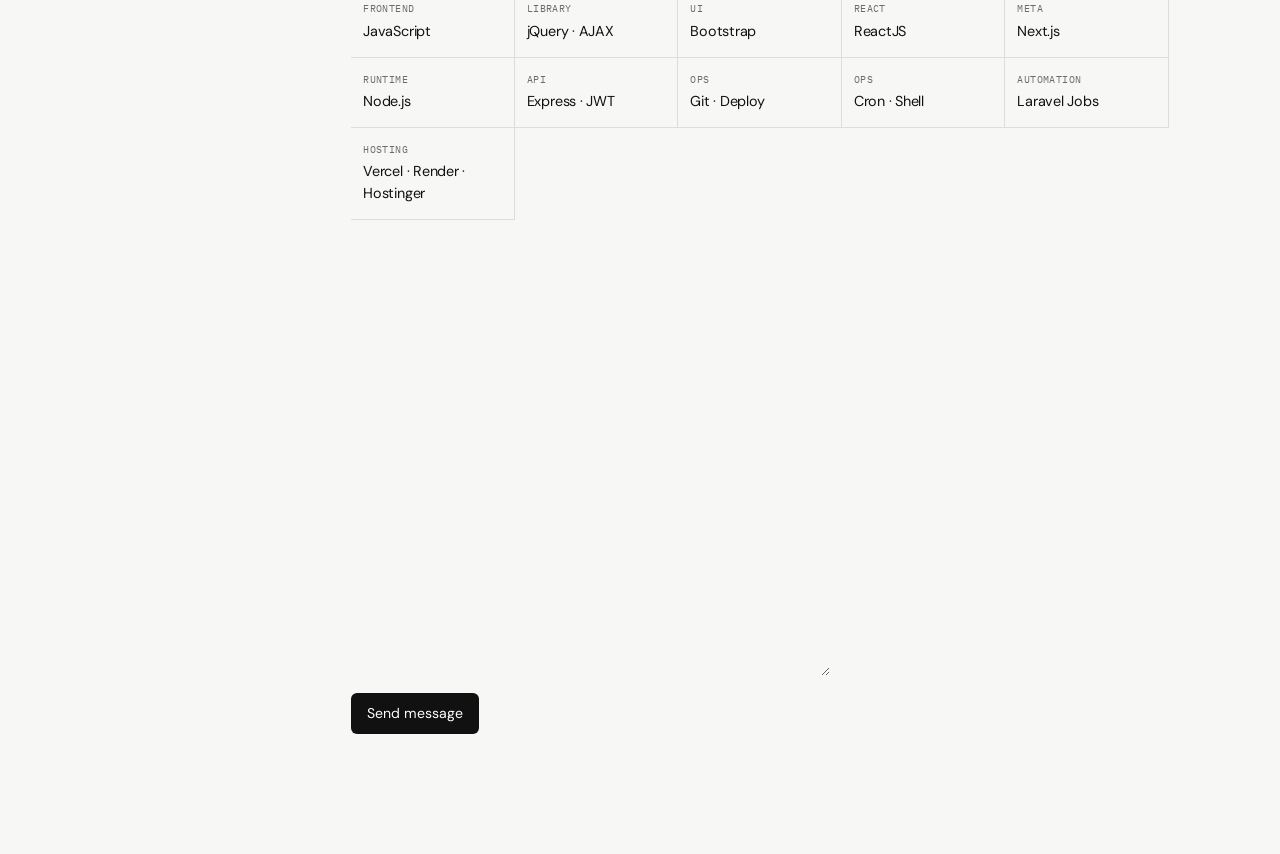
==== commit b52f5462: "add: project" ====
--- a/index.html
+++ b/index.html
@@ -128,7 +128,7 @@
 
         <article class="list-item">
           <h3><a href="https://tarasing.online/" target="_blank" rel="noopener">TaraSing — Online Karaoke</a></h3>
-          <div class="meta">Next.js · Laravel</div>
+          <div class="meta">Next.js · ExpressJS · Websocket</div>
           <p class="snippet">Online Karaoke Party Platform. You can host a karaoke party and have friends join from their phones.</p>
         </article>
 
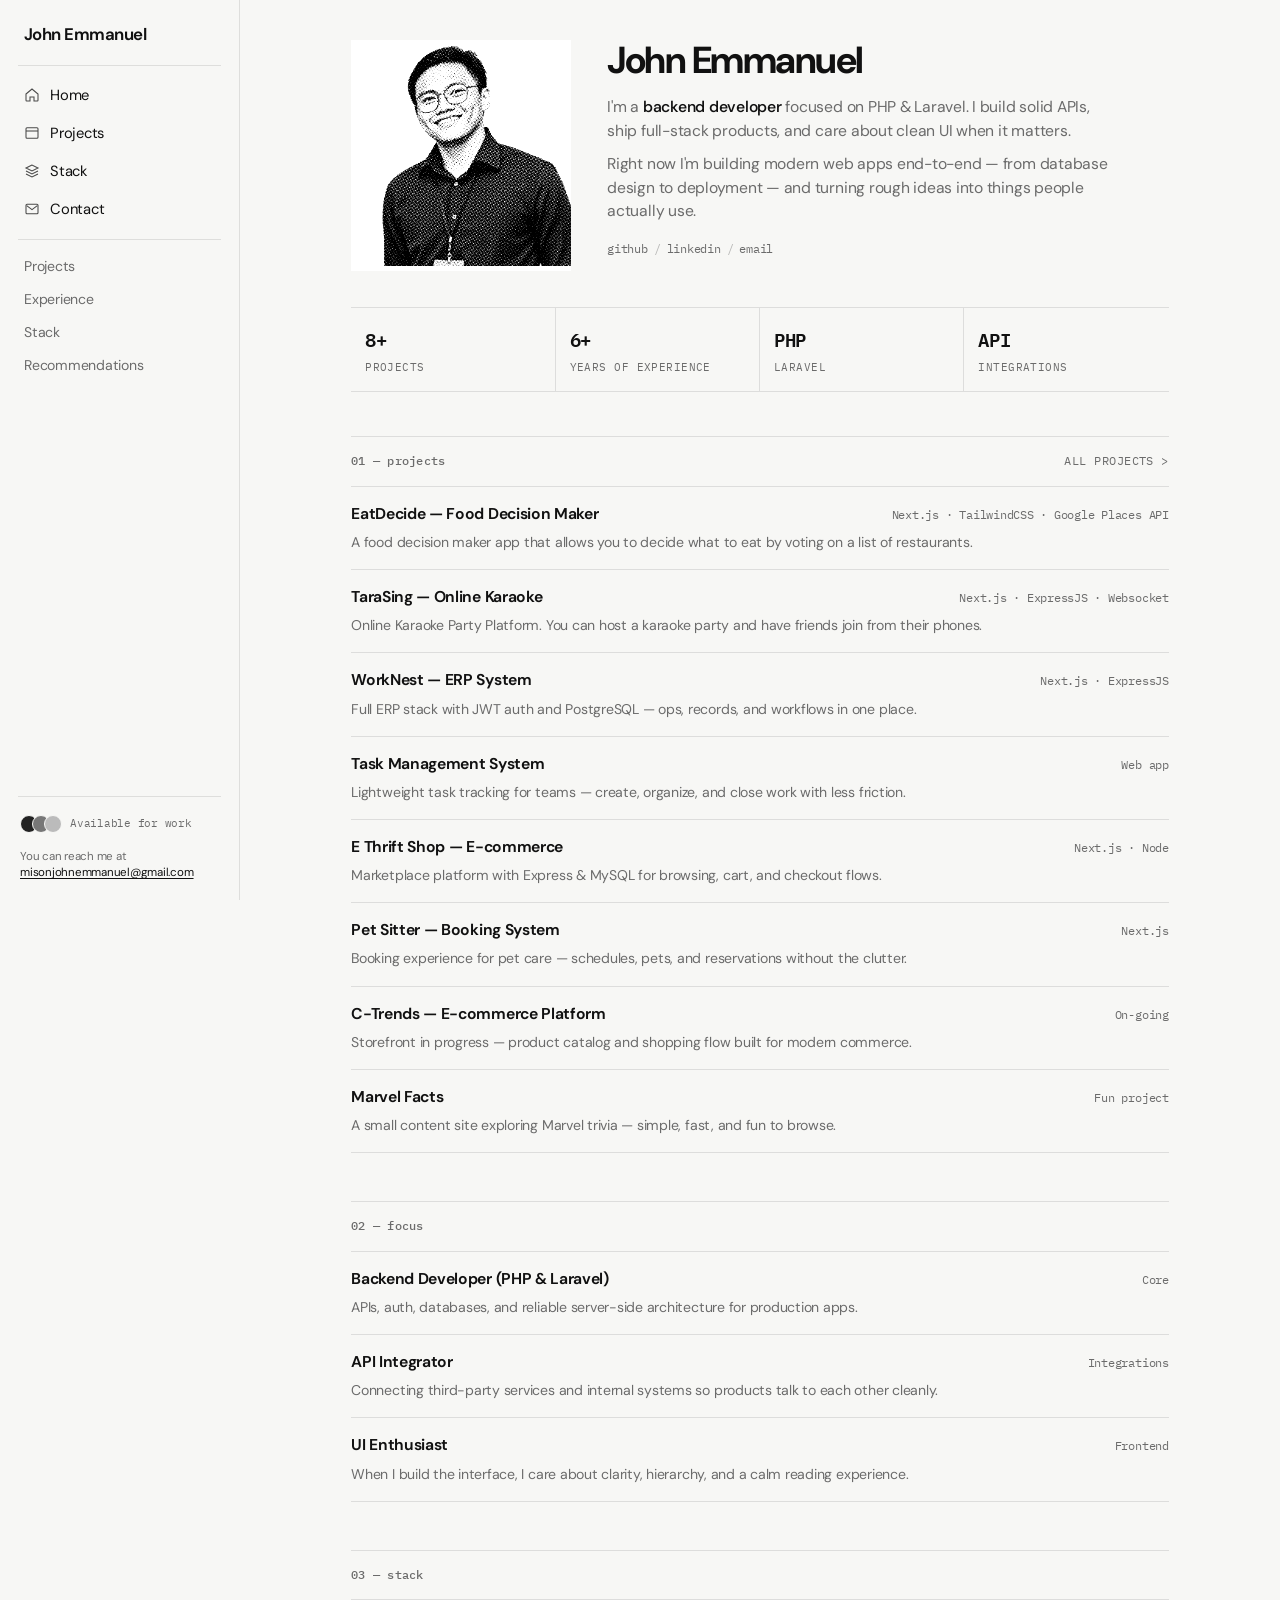
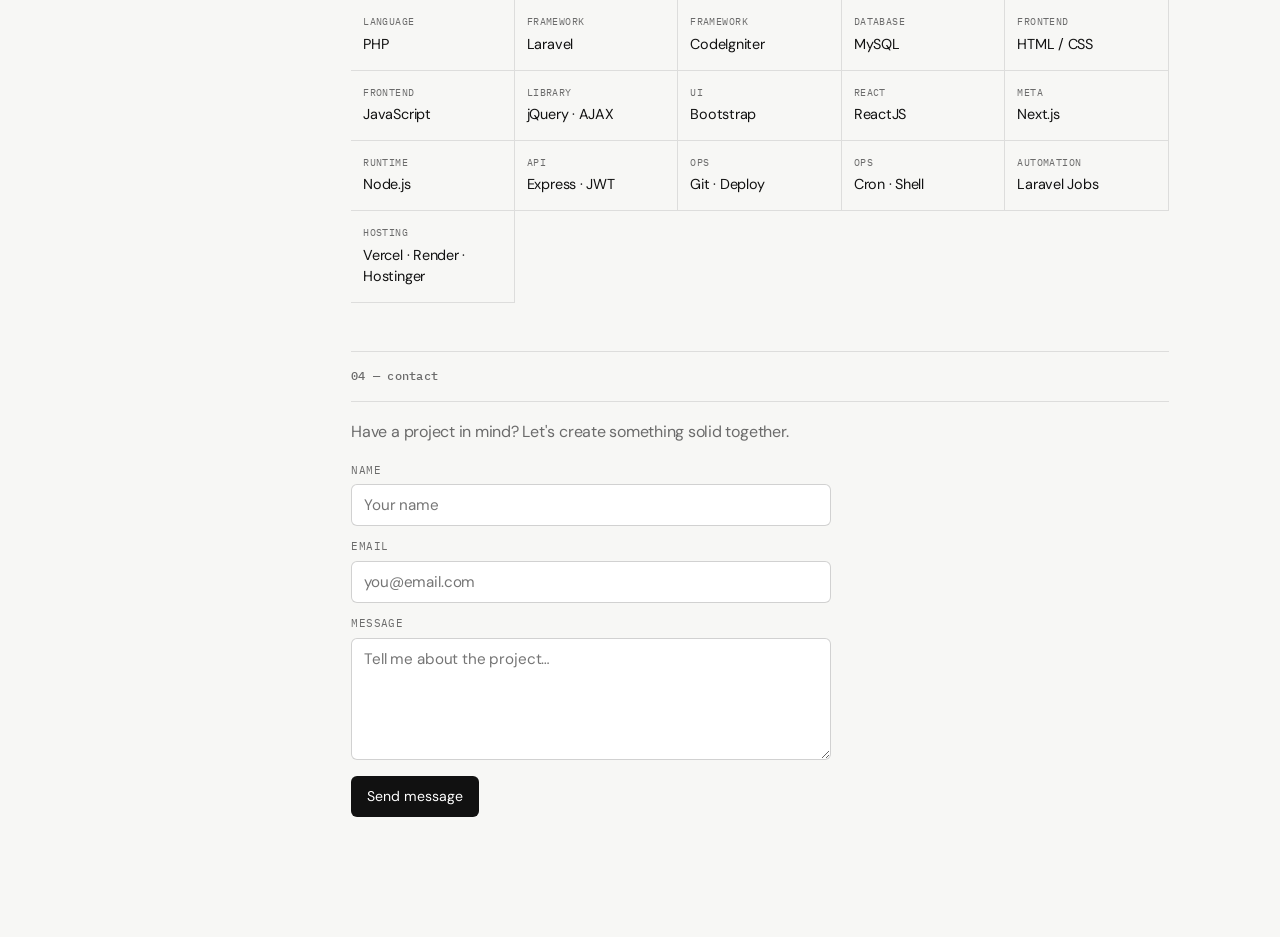
==== commit cadd82da: "update: add new project (eatdecide)" ====
--- a/index.html
+++ b/index.html
@@ -127,6 +127,12 @@
         </div>
 
         <article class="list-item">
+          <h3><a href="https://eatdecide.online/" target="_blank" rel="noopener">EatDecide — Food Decision Maker</a></h3>
+          <div class="meta">Next.js · TailwindCSS · Google Places API</div>
+          <p class="snippet">A food decision maker app that allows you to decide what to eat by voting on a list of restaurants.</p>
+        </article>
+
+        <article class="list-item">
           <h3><a href="https://tarasing.online/" target="_blank" rel="noopener">TaraSing — Online Karaoke</a></h3>
           <div class="meta">Next.js · ExpressJS · Websocket</div>
           <p class="snippet">Online Karaoke Party Platform. You can host a karaoke party and have friends join from their phones.</p>
